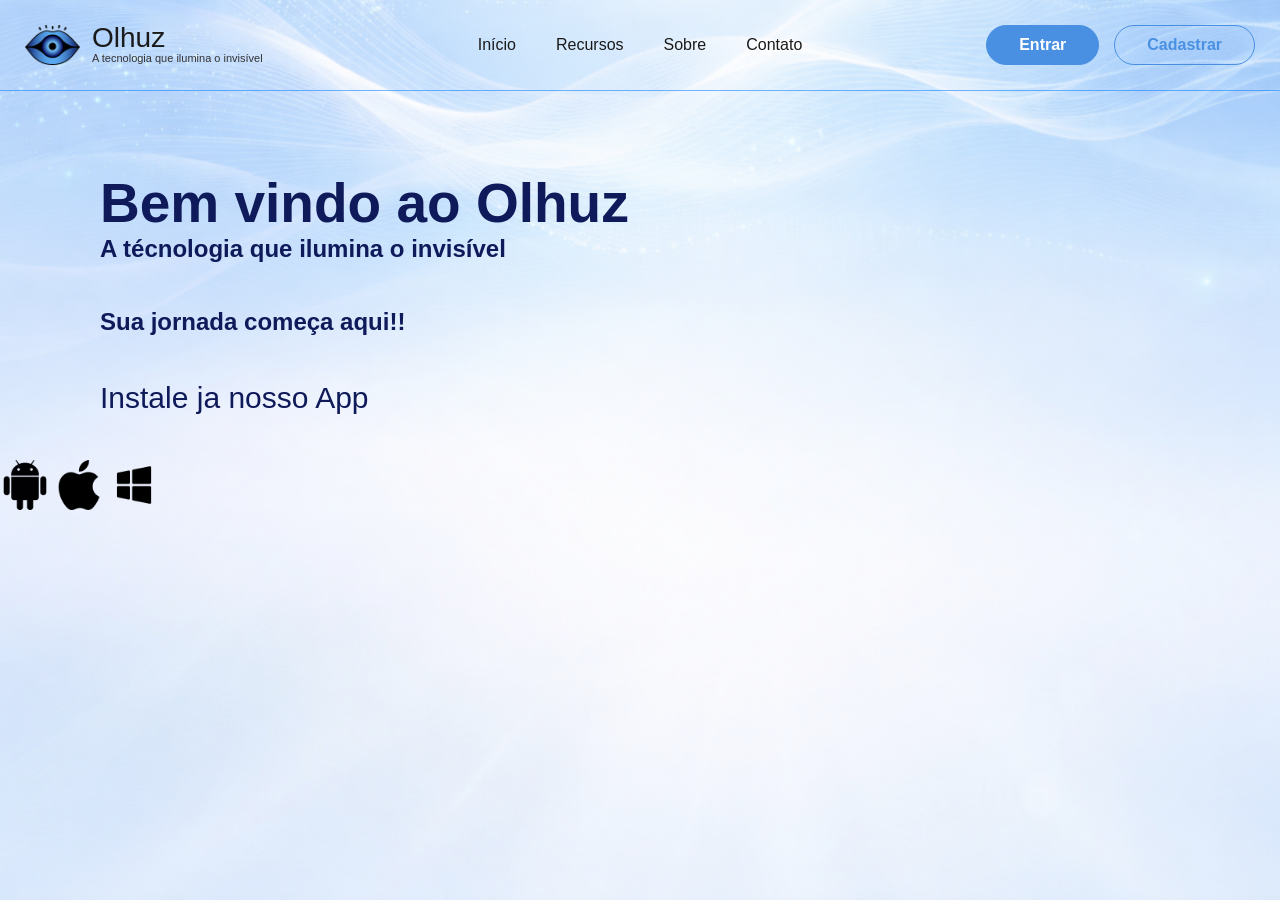
==== Index.html @ 591d5b4c "Add files via upload" ====
<!DOCTYPE html>
<html lang="pt-br">
<head>
    <meta charset="UTF-8">
    <meta name="viewport" content="width=device-width, initial-scale=1.0">
    <title>Olhuz</title>
    <link rel="stylesheet" href="style.css">
</head>
<body>
    <header>
        <div class="logo-group">
            <img src="logoOlhuz.png" alt="Olhuz Logo" class="logo-img">
            <div class="brand-text">
                <h2>Olhuz</h2>
                <p>A tecnologia que ilumina o invisível</p>
            </div>
        </div>

        <nav class="menu-principal">
            <a href="#">Início</a>
            <a href="#">Recursos</a>
            <a href="#">Sobre</a>
            <a href="#">Contato</a>
        </nav>

        <div class="auth-buttons">
            <button class="btn-entrar">Entrar</button>
            <button class="btn-cadastrar">Cadastrar</button>
        </div>
         
    </header>
   <hr>

   <section class="area-1">
    <h1>Bem vindo ao Olhuz</h1>
    <h2>A técnologia que ilumina o invisível</h2>
    <h2>Sua jornada começa aqui!!</h2>
    <p>Instale ja nosso App</p>
    <div class="icones">
    <img src="icone-android.png" alt="Android">
    <img src="icone-apple.png" alt="Apple">
    <img src="icone-windows.png" alt="Windows">
    </div>
</section>

</body>


</html>
---- style.css ----
@font-face {
  font-family: 'Myanmar Khyaya';
  src: url('./fonts/MyanmarKhyaya.ttf') format('truetype');
}

/* Reset Básico */
* {
  margin: 0;
  padding: 0;
  box-sizing: border-box;
  /* outline: 1px solid red;  <-- Descomente esta linha se quiser conferir as caixas de novo */
}

body {
  font-family: 'Myanmar Khyaya', sans-serif;
  background: url("FundoOlhuz.png") no-repeat center center fixed;
  background-size: cover;
  min-height: 100vh;
  color: #1A1A1A;

}

hr {
    border: none;             /* Remove as bordas padrão que causam as 2 cores */
    height: 1px;              /* Define a espessura da linha */
    background-color: #0077ff85; /* Define a cor real da linha */
    width: 100%;              /* Garante que ela ocupe a largura toda */
    margin: 0;                /* Remove espaços extras se necessário */
}

/* Estilo para o Título Principal */
.area-1 h1 {
  color: #0F1A5A;
  font-size: 55px;
  padding-left: 100px; 
  padding-top: 80px;    
  margin-bottom: 0;     
}

/* Estilo para a Frase (h2) */
.area-1 h2 {
  color: #0F1A5A;       
  font-size: 24px;      
  padding-left: 100px;  
  margin-top: 0px;
  margin-bottom:45px ;    
}

.area-1 p {
  font-family: 'Myanmar Khyaya', sans-serif;;
  color: #0F1A5A;       
  font-size: 30px;      
  padding-left: 100px;  
  margin-top: 0px;
  margin-bottom:45px ;    
}

.area-1 div img {
width: 50px;





}

/* --- CONFIGURAÇÃO DO HEADER --- */
header {
  display: flex;
  align-items: center;            /* Alinha tudo verticalmente no meio */
  justify-content: space-between; 
  width: 100%;
  max-width: 1400px;              /* Largura máxima para monitores grandes */
  margin: 0 auto;                 /* Centraliza o header na tela */
  padding: 25px; /* Espaçamento interno (Cima/Baixo e Lados) */
}

/* --- TRUQUE DE ALINHAMENTO (Lados iguais = Centro perfeito) --- */
.logo-group, 
.auth-buttons {
  flex: 1; /* Faz a Logo e os Botões ocuparem o mesmo espaço proporcional */
}

/* --- ESTILO DA LOGO (Esquerda) --- */
.logo-group {
  display: flex;
  align-items: center;
  gap: 12px;
}

.logo-img {
  width: 55px;
  height: auto;
}

.brand-text {
  display: flex;
  flex-direction: column;
  justify-content: center;
}

.brand-text h2 {
  font-size: 28px;
  line-height: 0.9; /* Puxa a frase de baixo para perto */
  margin-bottom: 2px;
  font-weight: normal; /* Ajuste se a fonte for muito grossa */
}

.brand-text p {
  font-size: 11px;
  color: #333;
  line-height: 1.2;
}

/* --- ESTILO DO MENU (Centro) --- */
.menu-principal {
  display: flex;
  gap: 40px; /* Espaço entre os links */
  justify-content: center;
}

.menu-principal a {
  text-decoration: none;
  color: #1A1A1A; /* Cor escura quase preta */
  font-size: 16px;
  font-weight: 500;
  transition: color 0.3s;
}

.menu-principal a:hover {
  color: #4A90E2;
}

/* --- ESTILO DOS BOTÕES (Direita) --- */
.auth-buttons {
  display: flex;
  justify-content: flex-end; /* Empurra os botões para a ponta direita */
  gap: 15px;
}

.auth-buttons button {
  padding: 10px 32px; /* Deixa o botão mais largo ("gordinho") */
  border-radius: 50px; /* Borda bem redonda */
  font-family: inherit;
  font-size: 16px;
  font-weight: 600;
  cursor: pointer;
  transition: all 0.3s ease;
}

/* Botão Entrar (Azul Sólido) */
.btn-entrar {
  background-color: #4A90E2;
  color: white;
  border: 1px solid #4A90E2; /* Borda da mesma cor para manter tamanho igual */
}

.btn-entrar:hover {
  background-color: #357ABD;
}

/* Botão Cadastrar (Transparente) */
.btn-cadastrar {
  background-color: transparent;
  color: #4A90E2;
  border: 1px solid #4A90E2;
}

.btn-cadastrar:hover {
  background-color: rgba(74, 144, 226, 0.1);
}
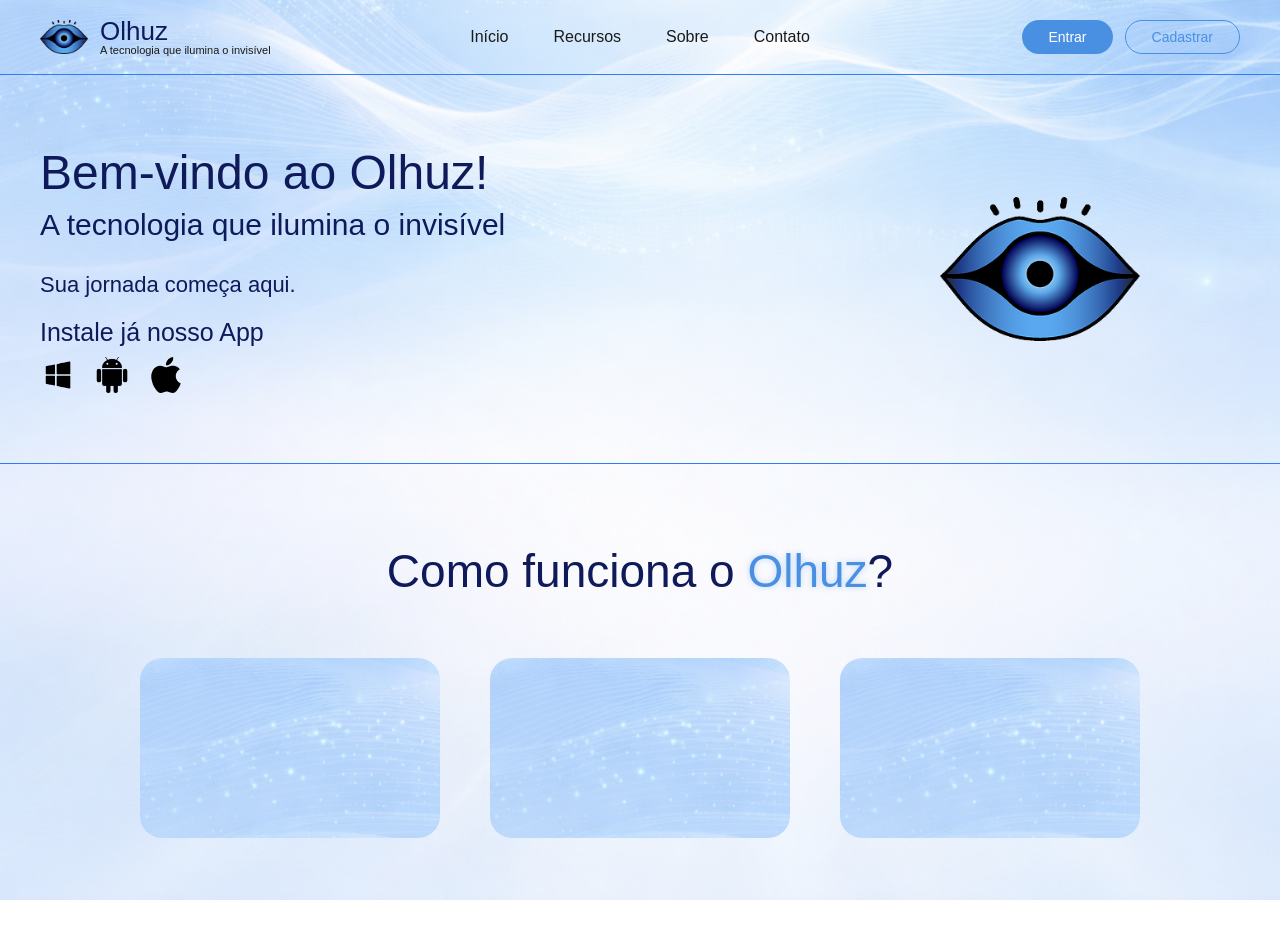
==== commit bb89061b: "Refactor Index.html and style.css for improved layout and styling" ====
--- a/Index.html
+++ b/Index.html
@@ -27,23 +27,40 @@
             <button class="btn-entrar">Entrar</button>
             <button class="btn-cadastrar">Cadastrar</button>
         </div>
-         
     </header>
-   <hr>
 
-   <section class="area-1">
-    <h1>Bem vindo ao Olhuz</h1>
-    <h2>A técnologia que ilumina o invisível</h2>
-    <h2>Sua jornada começa aqui!!</h2>
-    <p>Instale ja nosso App</p>
-    <div class="icones">
-    <img src="icone-android.png" alt="Android">
-    <img src="icone-apple.png" alt="Apple">
-    <img src="icone-windows.png" alt="Windows">
+    <hr>
+
+    <section class="area-1">
+        <div class="content-left">
+            <h1>Bem-vindo ao Olhuz!</h1>
+            <h2>A tecnologia que ilumina o invisível</h2>
+            <p>Sua jornada começa aqui.</p>
+            <h3>Instale já nosso App</h3>
+
+            <div class="icones">
+                <img src="icone-windows.png" alt="Windows">
+                <img src="icone-android.png" alt="Android">
+                <img src="icone-apple.png" alt="Apple">
+            </div>
+        </div>
+
+        <div class="logo-inicial">
+            <img src="logoOlhuz.png" alt="Olhuz Gigante">
+        </div>
+    </section>
+    <hr>
+    <section class="area-2">
+    <h2>Como funciona o <span class="destaque">Olhuz</span>?</h2>
+
+
+    <div class="cards">
+        <div class="card-1"></div>
+        <div class="card-2"></div>
+        <div class="card-3"></div>
     </div>
 </section>
 
+    
 </body>
-
-
-</html>+</html>
--- a/style.css
+++ b/style.css
@@ -3,12 +3,10 @@
   src: url('./fonts/MyanmarKhyaya.ttf') format('truetype');
 }
 
-/* Reset Básico */
 * {
   margin: 0;
   padding: 0;
   box-sizing: border-box;
-  /* outline: 1px solid red;  <-- Descomente esta linha se quiser conferir as caixas de novo */
 }
 
 body {
@@ -16,156 +14,177 @@
   background: url("FundoOlhuz.png") no-repeat center center fixed;
   background-size: cover;
   min-height: 100vh;
-  color: #1A1A1A;
-
+  color: #0F1A5A;
 }
 
 hr {
-    border: none;             /* Remove as bordas padrão que causam as 2 cores */
-    height: 1px;              /* Define a espessura da linha */
-    background-color: #0077ff85; /* Define a cor real da linha */
-    width: 100%;              /* Garante que ela ocupe a largura toda */
-    margin: 0;                /* Remove espaços extras se necessário */
+  border: none;
+  height: 1px;
+  background-color: #2f7cf6;
+  width: 100%;
 }
 
-/* Estilo para o Título Principal */
-.area-1 h1 {
-  color: #0F1A5A;
-  font-size: 55px;
-  padding-left: 100px; 
-  padding-top: 80px;    
-  margin-bottom: 0;     
+header {
+  display: flex;
+  align-items: center;
+  justify-content: space-between;
+  max-width: 1400px;
+  margin: 0 auto;
+  padding: 18px 40px;
 }
 
-/* Estilo para a Frase (h2) */
-.area-1 h2 {
-  color: #0F1A5A;       
-  font-size: 24px;      
-  padding-left: 100px;  
-  margin-top: 0px;
-  margin-bottom:45px ;    
-}
-
-.area-1 p {
-  font-family: 'Myanmar Khyaya', sans-serif;;
-  color: #0F1A5A;       
-  font-size: 30px;      
-  padding-left: 100px;  
-  margin-top: 0px;
-  margin-bottom:45px ;    
-}
-
-.area-1 div img {
-width: 50px;
-
-
-
-
-
-}
-
-/* --- CONFIGURAÇÃO DO HEADER --- */
-header {
-  display: flex;
-  align-items: center;            /* Alinha tudo verticalmente no meio */
-  justify-content: space-between; 
-  width: 100%;
-  max-width: 1400px;              /* Largura máxima para monitores grandes */
-  margin: 0 auto;                 /* Centraliza o header na tela */
-  padding: 25px; /* Espaçamento interno (Cima/Baixo e Lados) */
-}
-
-/* --- TRUQUE DE ALINHAMENTO (Lados iguais = Centro perfeito) --- */
-.logo-group, 
-.auth-buttons {
-  flex: 1; /* Faz a Logo e os Botões ocuparem o mesmo espaço proporcional */
-}
-
-/* --- ESTILO DA LOGO (Esquerda) --- */
 .logo-group {
   display: flex;
   align-items: center;
   gap: 12px;
+  flex: 1;
 }
 
 .logo-img {
-  width: 55px;
-  height: auto;
-}
-
-.brand-text {
-  display: flex;
-  flex-direction: column;
-  justify-content: center;
+  width: 48px;
 }
 
 .brand-text h2 {
-  font-size: 28px;
-  line-height: 0.9; /* Puxa a frase de baixo para perto */
-  margin-bottom: 2px;
-  font-weight: normal; /* Ajuste se a fonte for muito grossa */
+  font-size: 26px;
+  font-weight: normal;
+  line-height: 1;
 }
 
 .brand-text p {
   font-size: 11px;
-  color: #333;
-  line-height: 1.2;
+  color: #1A1A1A;
 }
 
-/* --- ESTILO DO MENU (Centro) --- */
 .menu-principal {
   display: flex;
-  gap: 40px; /* Espaço entre os links */
+  gap: 45px;
   justify-content: center;
+  flex: 1;
 }
 
 .menu-principal a {
   text-decoration: none;
-  color: #1A1A1A; /* Cor escura quase preta */
   font-size: 16px;
-  font-weight: 500;
-  transition: color 0.3s;
+  color: #1A1A1A;
 }
 
-.menu-principal a:hover {
+.auth-buttons {
+  display: flex;
+  justify-content: flex-end;
+  gap: 12px;
+  flex: 1;
+}
+
+.auth-buttons button {
+  padding: 8px 26px;
+  border-radius: 50px;
+  font-size: 14px;
+  font-family: inherit;
+  cursor: pointer;
+}
+
+.btn-entrar {
+  background-color: #4A90E2;
+  border: none;
+  color: #fff;
+}
+
+.btn-cadastrar {
+  background-color: transparent;
+  border: 1px solid #4A90E2;
   color: #4A90E2;
 }
 
-/* --- ESTILO DOS BOTÕES (Direita) --- */
-.auth-buttons {
+.area-1 {
+  max-width: 1400px;
+  margin: 0 auto;
+  padding: 70px 40px;
   display: flex;
-  justify-content: flex-end; /* Empurra os botões para a ponta direita */
-  gap: 15px;
+  align-items: center;
+  justify-content: space-between;
 }
 
-.auth-buttons button {
-  padding: 10px 32px; /* Deixa o botão mais largo ("gordinho") */
-  border-radius: 50px; /* Borda bem redonda */
-  font-family: inherit;
-  font-size: 16px;
-  font-weight: 600;
-  cursor: pointer;
-  transition: all 0.3s ease;
+.content-left {
+  max-width: 600px;
 }
 
-/* Botão Entrar (Azul Sólido) */
-.btn-entrar {
-  background-color: #4A90E2;
-  color: white;
-  border: 1px solid #4A90E2; /* Borda da mesma cor para manter tamanho igual */
+.area-1 h1 {
+  font-size: 48px;
+  font-weight: normal;
+  margin-bottom: 8px;
+  gap: 200px;
 }
 
-.btn-entrar:hover {
-  background-color: #357ABD;
+.area-1 h2 {
+  font-size: 30px;
+  font-weight: normal;
+  margin-bottom: 10px;
 }
 
-/* Botão Cadastrar (Transparente) */
-.btn-cadastrar {
-  background-color: transparent;
-  color: #4A90E2;
-  border: 1px solid #4A90E2;
+.area-1 p {
+  font-size: 22px;
+  margin-bottom: 10px;
+  margin-top:30px;
 }
 
-.btn-cadastrar:hover {
-  background-color: rgba(74, 144, 226, 0.1);
-}+.area-1 h3 {
+  font-size: 25px;
+  font-weight: normal;
+  margin-top: 20px;
+}
+
+.icones {
+  display: flex;
+  gap: 18px;
+  margin-top: 10px;
+}
+
+.icones img {
+  width: 36px;
+}
+
+.logo-inicial {
+  display: flex;
+  justify-content: flex-end;
+}
+
+.logo-inicial img {
+  width: 300px;
+  padding-right: 100px;
+}
+
+.area-2 {
+  width: 100%;
+  padding: 80px 40px 100px;
+
+  display: flex;
+  flex-direction: column;
+  align-items: center;
+}
+
+.area-2 h2 {
+  font-size: 46px;
+  font-weight: normal;
+  color: #0F1A5A;
+  margin-bottom: 60px;
+}
+
+.cards {
+  display: flex;
+  gap: 50px;
+  justify-content: center;
+  width: 100%;
+  max-width: 1200px;
+}
+
+.card-1, .card-2, .card-3 {
+  width: 300px;
+  height: 180px;
+  border-radius: 22px;
+  background: url(FundoOlhuz.png);
+}
+.destaque {
+  color: #4A90E2;
+  text-shadow: 0 0 6px rgba(74, 144, 226, 0.35);
+}
+
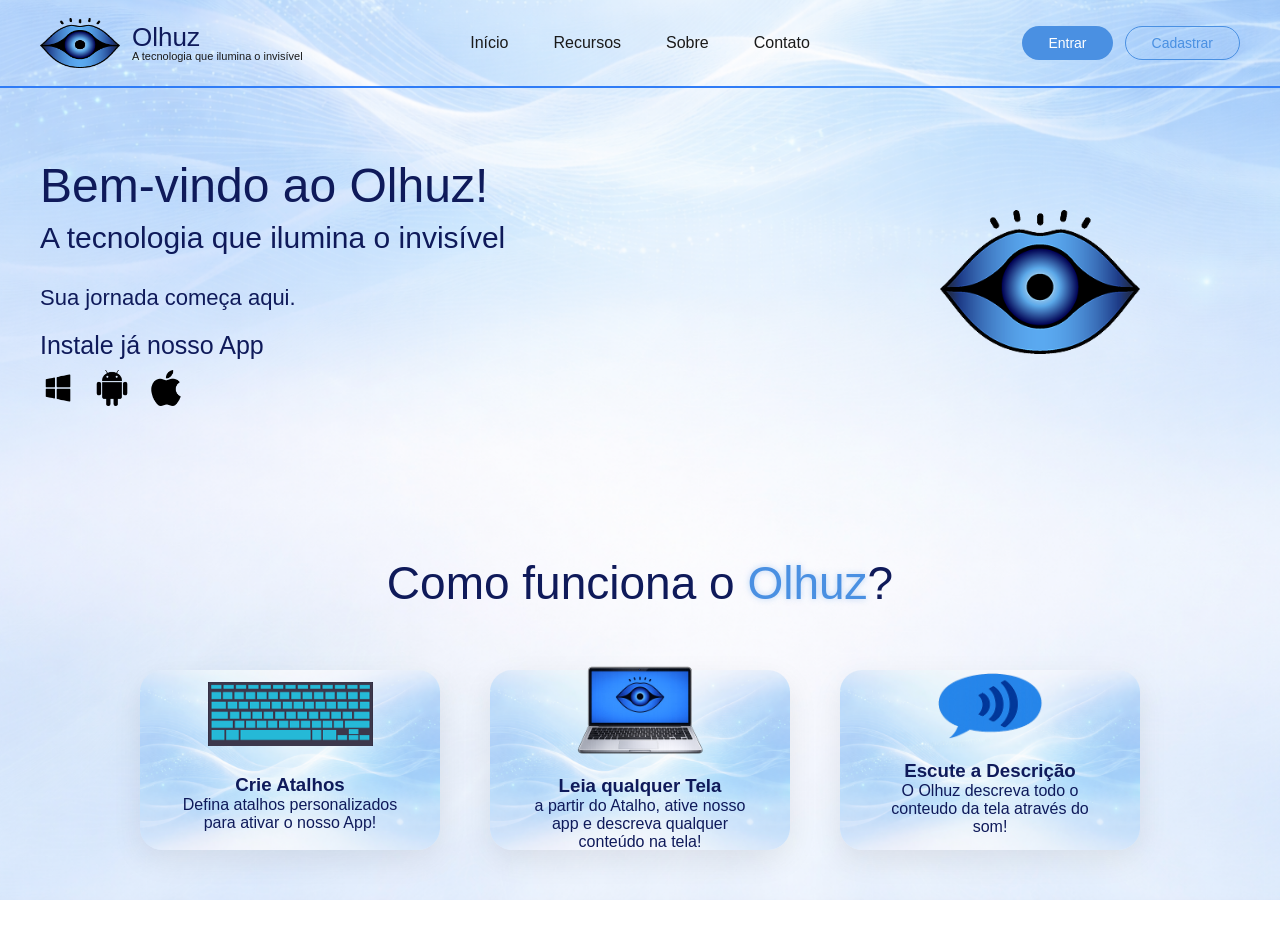
==== commit 9fe3654d: "Add files via upload" ====
--- a/Index.html
+++ b/Index.html
@@ -29,7 +29,7 @@
         </div>
     </header>
 
-    <hr>
+    <hr><hr>
 
     <section class="area-1">
         <div class="content-left">
@@ -49,18 +49,41 @@
             <img src="logoOlhuz.png" alt="Olhuz Gigante">
         </div>
     </section>
-    <hr>
+    
     <section class="area-2">
     <h2>Como funciona o <span class="destaque">Olhuz</span>?</h2>
 
 
     <div class="cards">
-        <div class="card-1"></div>
-        <div class="card-2"></div>
-        <div class="card-3"></div>
+
+  <div class="card card-1">
+    <img src="teclado.png" alt="teclado">
+    <div class="card-content">
+      <h3>Crie Atalhos</h3>
+      <p>Defina atalhos personalizados para ativar o nosso App!</p>
     </div>
+  </div>
+
+  <div class="card card-2">
+    <img src="pc.png" alt="pc">
+    <div class="card-content">
+      <h3>Leia qualquer Tela</h3>
+      <p>a partir do Atalho, ative nosso app e descreva qualquer conteúdo na tela!</p>
+    </div>
+  </div>
+
+  <div class="card card-3">
+    <img src="BalaoDeFala.png" alt="balões de fala">
+    <div class="card-content">
+      <h3>Escute a Descrição</h3>
+      <p>O Olhuz descreva todo o conteudo da tela através do som!</p>
+    </div>
+  </div>
+
+</div>
+
 </section>
 
-    
-</body>
-</html>
+        
+    </body>
+</html>
--- a/style.css
+++ b/style.css
@@ -41,7 +41,8 @@
 }
 
 .logo-img {
-  width: 48px;
+  width: 80px;
+  height: 50px;
 }
 
 .brand-text h2 {
@@ -171,20 +172,78 @@
 
 .cards {
   display: flex;
+  justify-content: center;
   gap: 50px;
-  justify-content: center;
-  width: 100%;
-  max-width: 1200px;
-}
+}
+
 
 .card-1, .card-2, .card-3 {
   width: 300px;
   height: 180px;
   border-radius: 22px;
-  background: url(FundoOlhuz.png);
-}
+  background: url(CardsOlhuz.png) center/cover no-repeat;
+  box-shadow: 0 10px 30px rgba(0,0,0,0.08);
+}
+
+
+.card-1 {
+  display: flex;
+  flex-direction: column;
+  align-items: center;
+  justify-content: center;
+  text-align: center;
+  padding: 20px;
+}
+
+
+.card-1 img {
+  width: 165px;
+  margin-bottom: 12px;
+  margin-top: 10px;
+}
+
+.card-2 {
+  display: flex;
+  flex-direction: column;
+  align-items: center;
+  justify-content: center;
+  text-align: center;
+  padding: 20px;
+}
+
+
+.card-2 img {
+  width: 160px;
+  margin-bottom: -6px;
+  margin-top:   6px;
+}
+ 
+
+
+.card-3 {
+  display: flex;
+  flex-direction: column;
+  align-items: center;
+  justify-content: center;
+  text-align: center;
+  padding: 20px;
+}
+
+
+.card-3 img {
+  width: 105px;
+  margin-bottom: 5px;
+  margin-top: 5px;
+}
+
+.card-content {
+  align-items: center;
+  padding: 16px;
+}
+
+
+
 .destaque {
   color: #4A90E2;
   text-shadow: 0 0 6px rgba(74, 144, 226, 0.35);
 }
-
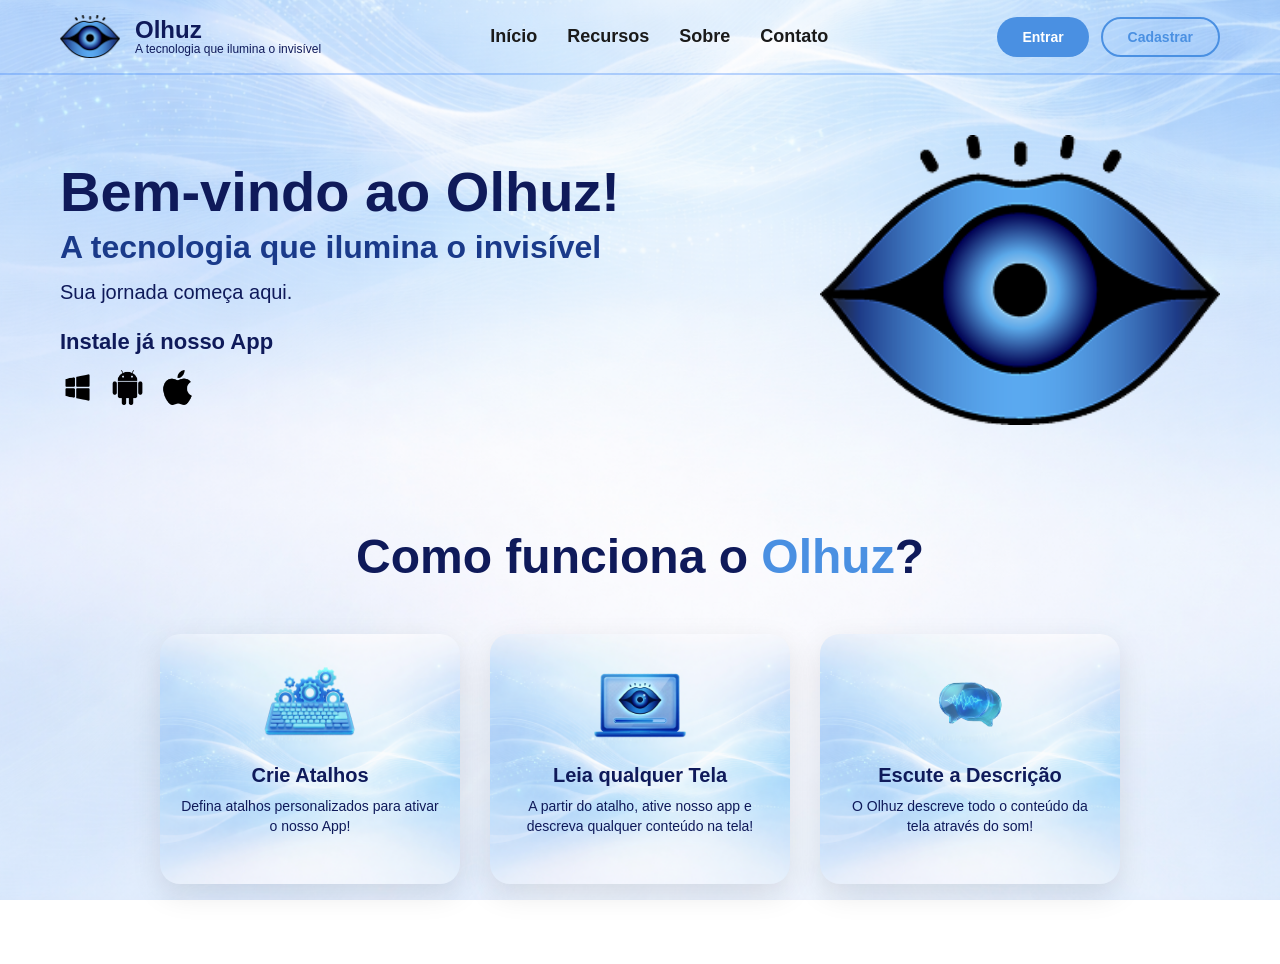
==== commit 010e45d3: "Refactor Index.html structure and content" ====
--- a/Index.html
+++ b/Index.html
@@ -1,89 +1,83 @@
 <!DOCTYPE html>
 <html lang="pt-br">
 <head>
-    <meta charset="UTF-8">
-    <meta name="viewport" content="width=device-width, initial-scale=1.0">
-    <title>Olhuz</title>
-    <link rel="stylesheet" href="style.css">
+  <meta charset="UTF-8">
+  <meta name="viewport" content="width=device-width, initial-scale=1.0">
+  <title>Olhuz - Tecnologia que ilumina</title>
+  <link rel="stylesheet" href="style.css">
 </head>
 <body>
-    <header>
-        <div class="logo-group">
-            <img src="logoOlhuz.png" alt="Olhuz Logo" class="logo-img">
-            <div class="brand-text">
-                <h2>Olhuz</h2>
-                <p>A tecnologia que ilumina o invisível</p>
-            </div>
-        </div>
 
-        <nav class="menu-principal">
-            <a href="#">Início</a>
-            <a href="#">Recursos</a>
-            <a href="#">Sobre</a>
-            <a href="#">Contato</a>
-        </nav>
-
-        <div class="auth-buttons">
-            <button class="btn-entrar">Entrar</button>
-            <button class="btn-cadastrar">Cadastrar</button>
-        </div>
-    </header>
-
-    <hr><hr>
-
-    <section class="area-1">
-        <div class="content-left">
-            <h1>Bem-vindo ao Olhuz!</h1>
-            <h2>A tecnologia que ilumina o invisível</h2>
-            <p>Sua jornada começa aqui.</p>
-            <h3>Instale já nosso App</h3>
-
-            <div class="icones">
-                <img src="icone-windows.png" alt="Windows">
-                <img src="icone-android.png" alt="Android">
-                <img src="icone-apple.png" alt="Apple">
-            </div>
-        </div>
-
-        <div class="logo-inicial">
-            <img src="logoOlhuz.png" alt="Olhuz Gigante">
-        </div>
-    </section>
-    
-    <section class="area-2">
-    <h2>Como funciona o <span class="destaque">Olhuz</span>?</h2>
-
-
-    <div class="cards">
-
-  <div class="card card-1">
-    <img src="teclado.png" alt="teclado">
-    <div class="card-content">
-      <h3>Crie Atalhos</h3>
-      <p>Defina atalhos personalizados para ativar o nosso App!</p>
+<header>
+  <div class="logo-group">
+    <img src="logoOlhuz.png" alt="Olhuz Logo" class="logo-img">
+    <div class="brand-text">
+      <h2>Olhuz</h2>
+      <p>A tecnologia que ilumina o invisível</p>
     </div>
   </div>
 
-  <div class="card card-2">
-    <img src="pc.png" alt="pc">
-    <div class="card-content">
-      <h3>Leia qualquer Tela</h3>
-      <p>a partir do Atalho, ative nosso app e descreva qualquer conteúdo na tela!</p>
+  <nav class="menu-principal">
+    <a href="#">Início</a>
+    <a href="#">Recursos</a>
+    <a href="#">Sobre</a>
+    <a href="#">Contato</a>
+  </nav>
+
+  <div class="auth-buttons">
+    <button class="btn-entrar">Entrar</button>
+    <button class="btn-cadastrar">Cadastrar</button>
+  </div>
+</header>
+
+<hr>
+
+<main>
+  <section class="area-1">
+    <div class="content-left">
+      <h1>Bem-vindo ao Olhuz!</h1>
+      <h2>A tecnologia que ilumina o invisível</h2>
+      <p>Sua jornada começa aqui.</p>
+      
+      <div class="download-section">
+        <h3>Instale já nosso App</h3>
+        <div class="icones">
+          <img src="icone-windows.png" alt="Windows">
+          <img src="icone-android.png" alt="Android">
+          <img src="icone-apple.png" alt="Apple">
+        </div>
+      </div>
     </div>
-  </div>
 
-  <div class="card card-3">
-    <img src="BalaoDeFala.png" alt="balões de fala">
-    <div class="card-content">
-      <h3>Escute a Descrição</h3>
-      <p>O Olhuz descreva todo o conteudo da tela através do som!</p>
+    <div class="logo-inicial">
+      <img src="logoOlhuz.png" alt="Olhuz Gigante">
     </div>
-  </div>
+  </section>
 
-</div>
+  <section class="area-2">
+    <h2>Como funciona o <span class="destaque">Olhuz</span>?</h2>
 
-</section>
+    <div class="cards">
+      <div class="card">
+        <div class="card-icon"><img src="teclado.png" alt="teclado"></div>
+        <h3>Crie Atalhos</h3>
+        <p>Defina atalhos personalizados para ativar o nosso App!</p>
+      </div>
 
-        
-    </body>
-</html>+      <div class="card">
+        <div class="card-icon"><img src="pc.png" alt="pc"></div>
+        <h3>Leia qualquer Tela</h3>
+        <p>A partir do atalho, ative nosso app e descreva qualquer conteúdo na tela!</p>
+      </div>
+
+      <div class="card">
+        <div class="card-icon"><img src="BalaoDeFala.png" alt="balões de fala"></div>
+        <h3>Escute a Descrição</h3>
+        <p>O Olhuz descreve todo o conteúdo da tela através do som!</p>
+      </div>
+    </div>
+  </section>
+</main>
+
+</body>
+</html>
--- a/style.css
+++ b/style.css
@@ -3,6 +3,7 @@
   src: url('./fonts/MyanmarKhyaya.ttf') format('truetype');
 }
 
+/* RESET */
 * {
   margin: 0;
   padding: 0;
@@ -13,96 +14,103 @@
   font-family: 'Myanmar Khyaya', sans-serif;
   background: url("FundoOlhuz.png") no-repeat center center fixed;
   background-size: cover;
-  min-height: 100vh;
   color: #0F1A5A;
-}
-
+  overflow-x: hidden;
+}
+
+:root {
+  --padding-lateral: clamp(20px, 5vw, 60px);
+}
+
+/* DIVISÓRIA */
 hr {
   border: none;
-  height: 1px;
+  height: 2px;
   background-color: #2f7cf6;
   width: 100%;
-}
-
+  opacity: 0.3;
+}
+
+/* HEADER */
 header {
+  width: 100%;
+  padding: 15px var(--padding-lateral);
   display: flex;
   align-items: center;
   justify-content: space-between;
-  max-width: 1400px;
-  margin: 0 auto;
-  padding: 18px 40px;
 }
 
 .logo-group {
   display: flex;
   align-items: center;
+  gap: 15px;
+}
+
+.logo-img {
+  width: 60px; /* Reduzido para caber melhor */
+}
+
+.brand-text h2 {
+  font-size: 24px;
+  line-height: 1;
+}
+
+.brand-text p {
+  font-size: 12px;
+}
+
+/* MENU */
+.menu-principal {
+  display: flex;
+  gap: 30px;
+}
+
+.menu-principal a {
+  font-size: 18px;
+  font-weight: bold;
+  text-decoration: none;
+  color: #1A1A1A;
+  transition: 0.3s;
+}
+
+.menu-principal a:hover {
+  color: #4A90E2;
+}
+
+/* BOTÕES */
+.auth-buttons {
+  display: flex;
   gap: 12px;
-  flex: 1;
-}
-
-.logo-img {
-  width: 80px;
-  height: 50px;
-}
-
-.brand-text h2 {
-  font-size: 26px;
-  font-weight: normal;
-  line-height: 1;
-}
-
-.brand-text p {
-  font-size: 11px;
-  color: #1A1A1A;
-}
-
-.menu-principal {
-  display: flex;
-  gap: 45px;
-  justify-content: center;
-  flex: 1;
-}
-
-.menu-principal a {
-  text-decoration: none;
-  font-size: 16px;
-  color: #1A1A1A;
-}
-
-.auth-buttons {
-  display: flex;
-  justify-content: flex-end;
-  gap: 12px;
-  flex: 1;
 }
 
 .auth-buttons button {
-  padding: 8px 26px;
-  border-radius: 50px;
+  padding: 10px 25px;
+  border-radius: 40px;
   font-size: 14px;
-  font-family: inherit;
   cursor: pointer;
+  font-weight: bold;
 }
 
 .btn-entrar {
-  background-color: #4A90E2;
+  background: #4A90E2;
   border: none;
-  color: #fff;
+  color: white;
 }
 
 .btn-cadastrar {
-  background-color: transparent;
-  border: 1px solid #4A90E2;
+  background: transparent;
+  border: 2px solid #4A90E2;
   color: #4A90E2;
 }
 
+/* AREA 1 (HERO) */
 .area-1 {
-  max-width: 1400px;
-  margin: 0 auto;
-  padding: 70px 40px;
+  width: 100%;
+  padding: 60px var(--padding-lateral); /* Reduzido de 120px */
   display: flex;
   align-items: center;
   justify-content: space-between;
+  gap: 40px;
 }
 
 .content-left {
@@ -110,140 +118,110 @@
 }
 
 .area-1 h1 {
-  font-size: 48px;
-  font-weight: normal;
-  margin-bottom: 8px;
-  gap: 200px;
+  font-size: clamp(32px, 5vw, 56px); /* Reduzido */
+  margin-bottom: 5px;
 }
 
 .area-1 h2 {
-  font-size: 30px;
-  font-weight: normal;
-  margin-bottom: 10px;
+  font-size: clamp(20px, 3vw, 32px);
+  color: #1a3a8a;
 }
 
 .area-1 p {
+  font-size: 20px;
+  margin-top: 15px;
+}
+
+.download-section h3 {
   font-size: 22px;
-  margin-bottom: 10px;
-  margin-top:30px;
-}
-
-.area-1 h3 {
-  font-size: 25px;
-  font-weight: normal;
-  margin-top: 20px;
+  margin-top: 25px;
 }
 
 .icones {
   display: flex;
-  gap: 18px;
-  margin-top: 10px;
+  gap: 15px;
+  margin-top: 15px;
 }
 
 .icones img {
-  width: 36px;
-}
-
-.logo-inicial {
-  display: flex;
-  justify-content: flex-end;
+  width: 35px;
+  cursor: pointer;
 }
 
 .logo-inicial img {
-  width: 300px;
-  padding-right: 100px;
-}
-
+  width: min(400px, 35vw); /* Reduzido para não empurrar o layout */
+}
+
+/* AREA 2 (CARDS) */
 .area-2 {
   width: 100%;
-  padding: 80px 40px 100px;
-
+  padding: 40px var(--padding-lateral) 80px;
+  text-align: center;
+}
+
+.area-2 h2 {
+  font-size: clamp(28px, 4vw, 48px);
+  margin-bottom: 50px;
+}
+
+.cards {
+  display: flex;
+  gap: 30px;
+  justify-content: center;
+  flex-wrap: wrap;
+}
+
+.card {
+  width: 300px; /* Reduzido de 360px */
+  min-height: 250px;
+  border-radius: 20px;
+  background: white; /* Fallback caso a imagem falhe */
+  background-image: url('CardsOlhuz.png'); 
+  background-size: cover;
+  box-shadow: 0 10px 30px rgba(0,0,0,0.1);
   display: flex;
   flex-direction: column;
   align-items: center;
-}
-
-.area-2 h2 {
-  font-size: 46px;
-  font-weight: normal;
-  color: #0F1A5A;
-  margin-bottom: 60px;
-}
-
-.cards {
-  display: flex;
-  justify-content: center;
-  gap: 50px;
-}
-
-
-.card-1, .card-2, .card-3 {
-  width: 300px;
-  height: 180px;
-  border-radius: 22px;
-  background: url(CardsOlhuz.png) center/cover no-repeat;
-  box-shadow: 0 10px 30px rgba(0,0,0,0.08);
-}
-
-
-.card-1 {
-  display: flex;
-  flex-direction: column;
-  align-items: center;
-  justify-content: center;
-  text-align: center;
   padding: 20px;
-}
-
-
-.card-1 img {
-  width: 165px;
-  margin-bottom: 12px;
-  margin-top: 10px;
-}
-
-.card-2 {
-  display: flex;
-  flex-direction: column;
-  align-items: center;
-  justify-content: center;
-  text-align: center;
-  padding: 20px;
-}
-
-
-.card-2 img {
-  width: 160px;
-  margin-bottom: -6px;
-  margin-top:   6px;
-}
- 
-
-
-.card-3 {
-  display: flex;
-  flex-direction: column;
-  align-items: center;
-  justify-content: center;
-  text-align: center;
-  padding: 20px;
-}
-
-
-.card-3 img {
-  width: 105px;
-  margin-bottom: 5px;
-  margin-top: 5px;
-}
-
-.card-content {
-  align-items: center;
-  padding: 16px;
-}
-
-
+  transition: transform 0.3s;
+}
+
+.card:hover {
+    transform: translateY(-5px);
+}
+
+.card-icon {
+    height: 100px;
+    display: flex;
+    align-items: center;
+}
+
+.card img {
+  width: 120px;
+}
+
+.card h3 {
+  font-size: 20px;
+  margin: 10px 0;
+}
+
+.card p {
+  font-size: 14px;
+  line-height: 1.4;
+}
 
 .destaque {
   color: #4A90E2;
-  text-shadow: 0 0 6px rgba(74, 144, 226, 0.35);
-}
+}
+
+/* 📱 RESPONSIVO */
+@media (max-width: 1024px) {
+    .menu-principal { gap: 15px; }
+    .area-1 { flex-direction: column; text-align: center; }
+    .icones { justify-content: center; }
+}
+
+@media (max-width: 768px) {
+  header { flex-direction: column; gap: 15px; }
+  .auth-buttons { width: 100%; justify-content: center; }
+}
